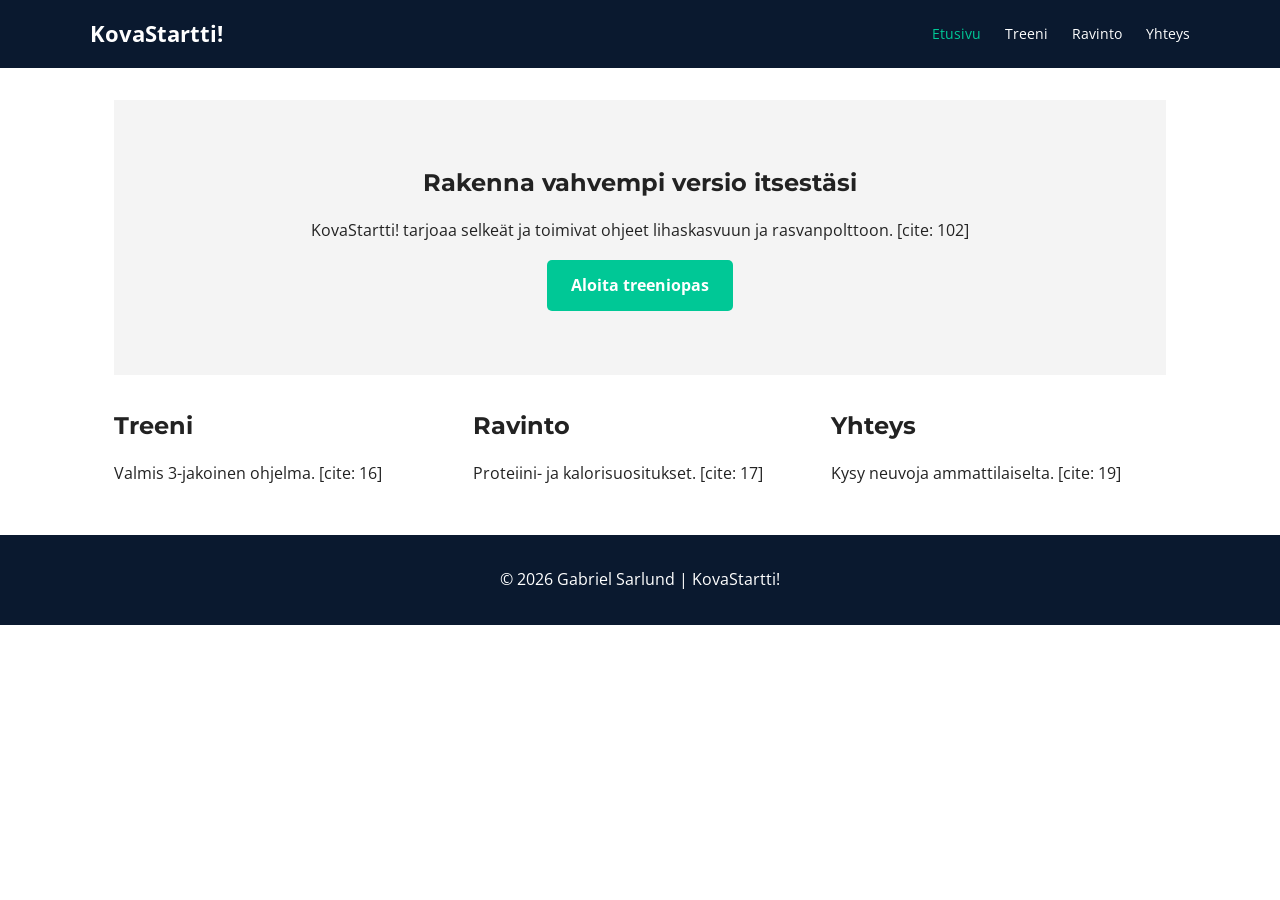
==== index.html @ 922af096 "Add files via upload" ====
<!DOCTYPE html>
<html lang="fi">
<head>
    <meta charset="UTF-8">
    <meta name="viewport" content="width=device-width, initial-scale=1.0">
    <title>KovaStartti! – Rakenna vahvempi versio itsestäsi</title>
    <link rel="stylesheet" href="style.css">
    <link href="https://fonts.googleapis.com/css2?family=Montserrat:wght@700&family=Open+Sans&display=swap" rel="stylesheet">
</head>
<body>
    <header>
        <nav class="navbar">
            <a href="index.html" class="logo">KovaStartti!</a>
            <ul class="nav-links">
                <li><a href="index.html" class="active">Etusivu</a></li>
                <li><a href="treeni.html">Treeni</a></li>
                <li><a href="ravinto.html">Ravinto</a></li>
                <li><a href="yhteys.html">Yhteys</a></li>
            </ul>
        </nav>
    </header>
    <main>
        <section class="hero">
            <h1>Rakenna vahvempi versio itsestäsi</h1>
            <p>KovaStartti! tarjoaa selkeät ja toimivat ohjeet lihaskasvuun ja rasvanpolttoon. [cite: 102]</p>
            <a href="treeni.html" class="cta">Aloita treeniopas</a>
        </section>
        <div class="grid">
            <article class="card"><h2>Treeni</h2><p>Valmis 3-jakoinen ohjelma. [cite: 16]</p></article>
            <article class="card"><h2>Ravinto</h2><p>Proteiini- ja kalorisuositukset. [cite: 17]</p></article>
            <article class="card"><h2>Yhteys</h2><p>Kysy neuvoja ammattilaiselta. [cite: 19]</p></article>
        </div>
    </main>
    <footer><p>&copy; 2026 Gabriel Sarlund | KovaStartti!</p></footer>
</body>
</html>
---- style.css ----
:root {
    --primary: #0A192F;
    --accent: #00C896;
    --text: #222222;
    --bg: #FFFFFF;
}

* { box-sizing: border-box; margin: 0; padding: 0; }

body {
    font-family: 'Open Sans', sans-serif;
    color: var(--text);
    line-height: 1.6;
}

h1, h2 { font-family: 'Montserrat', sans-serif; margin-bottom: 1rem; }

/* Navigaatio */
header { background: var(--primary); padding: 1rem; position: sticky; top: 0; z-index: 100; }
.navbar { display: flex; justify-content: space-between; align-items: center; max-width: 1100px; margin: 0 auto; }
.logo { color: white; text-decoration: none; font-weight: bold; font-size: 1.4rem; }
.nav-links { list-style: none; display: flex; gap: 1.5rem; }
.nav-links a { color: white; text-decoration: none; font-size: 0.9rem; transition: 0.3s; }
.nav-links a:hover, .nav-links a.active { color: var(--accent); }

/* Hero & Sisältö */
.hero { background: #f4f4f4; padding: 4rem 1.5rem; text-align: center; }
.cta { background: var(--accent); color: white; padding: 0.8rem 1.5rem; border-radius: 5px; text-decoration: none; display: inline-block; margin-top: 1rem; font-weight: bold; }
main { max-width: 1100px; margin: 2rem auto; padding: 0 1.5rem; }

/* Kortit etusivulla */
.grid { display: grid; grid-template-columns: 1fr; gap: 1.5rem; margin-top: 2rem; }

/* Lomake */
form { display: flex; flex-direction: column; gap: 1rem; max-width: 500px; }
input, textarea { padding: 0.8rem; border: 1px solid #ccc; border-radius: 4px; width: 100%; }
button { background: var(--accent); color: white; border: none; padding: 1rem; cursor: pointer; border-radius: 4px; font-weight: bold; }

footer { background: var(--primary); color: white; text-align: center; padding: 2rem; margin-top: 3rem; }

/* Responsiivisuus */
@media (min-width: 768px) {
    .grid { grid-template-columns: repeat(3, 1fr); }
}
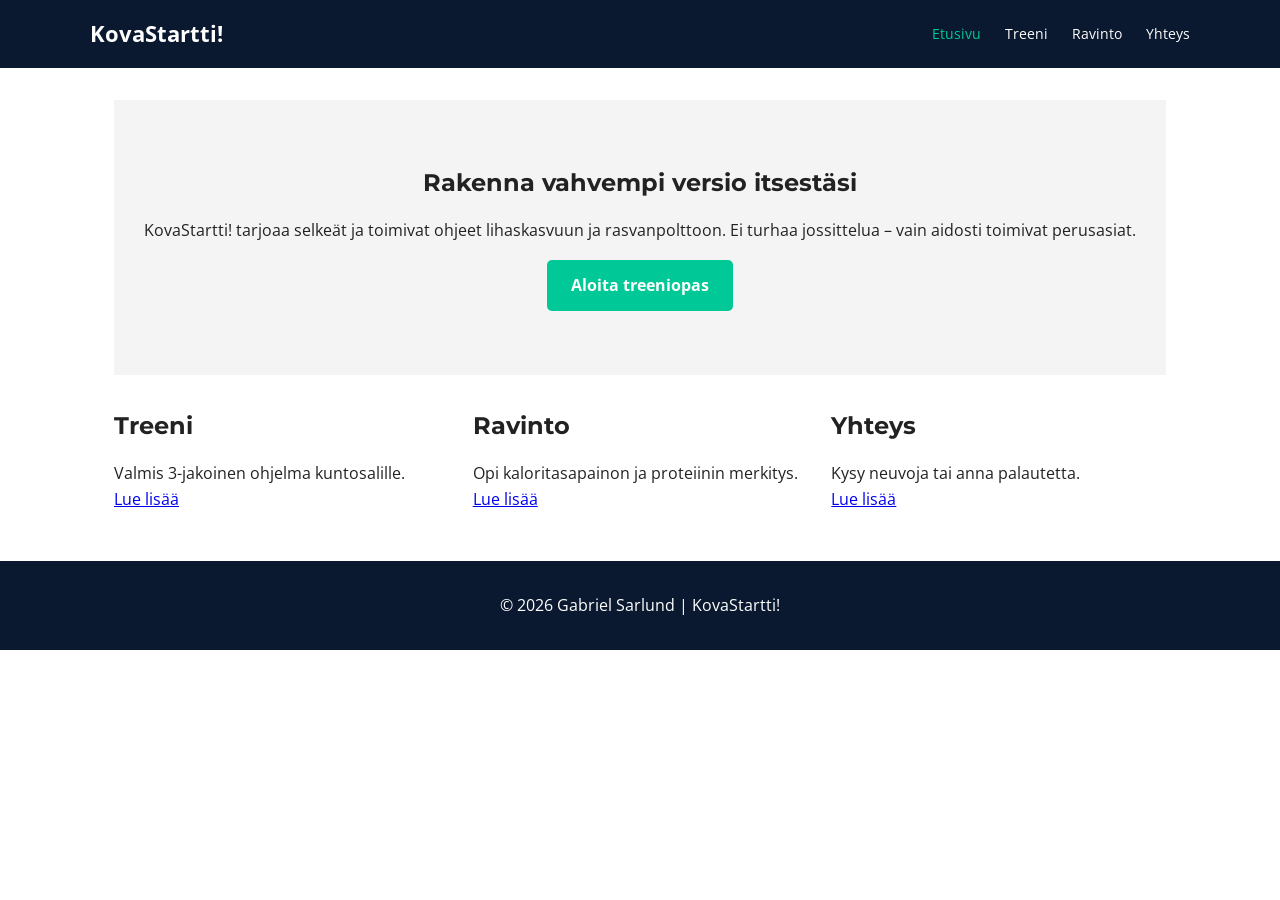
==== commit a6c64cf5: "Update index.html" ====
--- a/index.html
+++ b/index.html
@@ -3,11 +3,13 @@
 <head>
     <meta charset="UTF-8">
     <meta name="viewport" content="width=device-width, initial-scale=1.0">
+    <meta name="description" content="KovaStartti! - Selkeät ohjeet lihaskasvuun ja ravintoon nuorille miehille.">
     <title>KovaStartti! – Rakenna vahvempi versio itsestäsi</title>
     <link rel="stylesheet" href="style.css">
     <link href="https://fonts.googleapis.com/css2?family=Montserrat:wght@700&family=Open+Sans&display=swap" rel="stylesheet">
 </head>
 <body>
+
     <header>
         <nav class="navbar">
             <a href="index.html" class="logo">KovaStartti!</a>
@@ -19,18 +21,36 @@
             </ul>
         </nav>
     </header>
+
     <main>
         <section class="hero">
             <h1>Rakenna vahvempi versio itsestäsi</h1>
-            <p>KovaStartti! tarjoaa selkeät ja toimivat ohjeet lihaskasvuun ja rasvanpolttoon. [cite: 102]</p>
+            <p>KovaStartti! tarjoaa selkeät ja toimivat ohjeet lihaskasvuun ja rasvanpolttoon. Ei turhaa jossittelua – vain aidosti toimivat perusasiat.</p>
             <a href="treeni.html" class="cta">Aloita treeniopas</a>
         </section>
-        <div class="grid">
-            <article class="card"><h2>Treeni</h2><p>Valmis 3-jakoinen ohjelma. [cite: 16]</p></article>
-            <article class="card"><h2>Ravinto</h2><p>Proteiini- ja kalorisuositukset. [cite: 17]</p></article>
-            <article class="card"><h2>Yhteys</h2><p>Kysy neuvoja ammattilaiselta. [cite: 19]</p></article>
-        </div>
+
+        <section class="grid">
+            <article class="card">
+                <h2>Treeni</h2>
+                <p>Valmis 3-jakoinen ohjelma kuntosalille.</p>
+                <a href="treeni.html">Lue lisää</a>
+            </article>
+            <article class="card">
+                <h2>Ravinto</h2>
+                <p>Opi kaloritasapainon ja proteiinin merkitys.</p>
+                <a href="ravinto.html">Lue lisää</a>
+            </article>
+            <article class="card">
+                <h2>Yhteys</h2>
+                <p>Kysy neuvoja tai anna palautetta.</p>
+                <a href="yhteys.html">Lue lisää</a>
+            </article>
+        </section>
     </main>
-    <footer><p>&copy; 2026 Gabriel Sarlund | KovaStartti!</p></footer>
+
+    <footer>
+        <p>&copy; 2026 Gabriel Sarlund | KovaStartti!</p>
+    </footer>
+
 </body>
-</html>+</html>
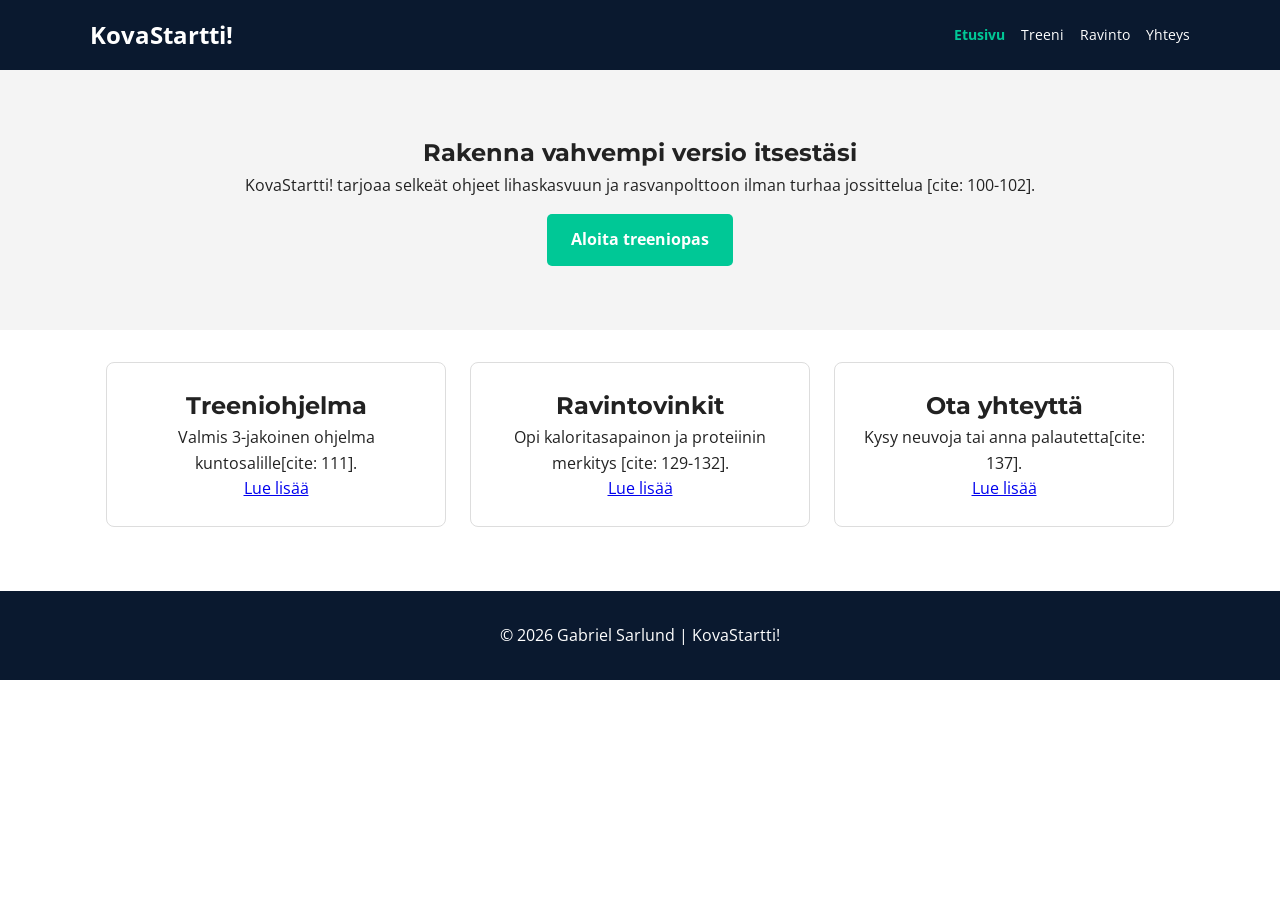
==== commit d2c100d2: "Add files via upload" ====
--- a/index.html
+++ b/index.html
@@ -3,13 +3,12 @@
 <head>
     <meta charset="UTF-8">
     <meta name="viewport" content="width=device-width, initial-scale=1.0">
-    <meta name="description" content="KovaStartti! - Selkeät ohjeet lihaskasvuun ja ravintoon nuorille miehille.">
-    <title>KovaStartti! – Rakenna vahvempi versio itsestäsi</title>
+    <meta name="description" content="KovaStartti! - Aloittelijan opas kuntosaliharjoitteluun ja ravintoon.">
+    <title>Etusivu - KovaStartti!</title>
     <link rel="stylesheet" href="style.css">
     <link href="https://fonts.googleapis.com/css2?family=Montserrat:wght@700&family=Open+Sans&display=swap" rel="stylesheet">
 </head>
 <body>
-
     <header>
         <nav class="navbar">
             <a href="index.html" class="logo">KovaStartti!</a>
@@ -25,25 +24,25 @@
     <main>
         <section class="hero">
             <h1>Rakenna vahvempi versio itsestäsi</h1>
-            <p>KovaStartti! tarjoaa selkeät ja toimivat ohjeet lihaskasvuun ja rasvanpolttoon. Ei turhaa jossittelua – vain aidosti toimivat perusasiat.</p>
+            <p>KovaStartti! tarjoaa selkeät ohjeet lihaskasvuun ja rasvanpolttoon ilman turhaa jossittelua [cite: 100-102].</p>
             <a href="treeni.html" class="cta">Aloita treeniopas</a>
         </section>
 
         <section class="grid">
             <article class="card">
-                <h2>Treeni</h2>
-                <p>Valmis 3-jakoinen ohjelma kuntosalille.</p>
-                <a href="treeni.html">Lue lisää</a>
+                <h2>Treeniohjelma</h2>
+                <p>Valmis 3-jakoinen ohjelma kuntosalille[cite: 111].</p>
+                <a href="treeni.html" class="link-btn">Lue lisää</a>
             </article>
             <article class="card">
-                <h2>Ravinto</h2>
-                <p>Opi kaloritasapainon ja proteiinin merkitys.</p>
-                <a href="ravinto.html">Lue lisää</a>
+                <h2>Ravintovinkit</h2>
+                <p>Opi kaloritasapainon ja proteiinin merkitys [cite: 129-132].</p>
+                <a href="ravinto.html" class="link-btn">Lue lisää</a>
             </article>
             <article class="card">
-                <h2>Yhteys</h2>
-                <p>Kysy neuvoja tai anna palautetta.</p>
-                <a href="yhteys.html">Lue lisää</a>
+                <h2>Ota yhteyttä</h2>
+                <p>Kysy neuvoja tai anna palautetta[cite: 137].</p>
+                <a href="yhteys.html" class="link-btn">Lue lisää</a>
             </article>
         </section>
     </main>
@@ -51,6 +50,5 @@
     <footer>
         <p>&copy; 2026 Gabriel Sarlund | KovaStartti!</p>
     </footer>
-
 </body>
-</html>
+</html>
--- a/style.css
+++ b/style.css
@@ -2,7 +2,7 @@
     --primary: #0A192F;
     --accent: #00C896;
     --text: #222222;
-    --bg: #FFFFFF;
+    --white: #FFFFFF;
 }
 
 * { box-sizing: border-box; margin: 0; padding: 0; }
@@ -13,32 +13,26 @@
     line-height: 1.6;
 }
 
-h1, h2 { font-family: 'Montserrat', sans-serif; margin-bottom: 1rem; }
+h1, h2 { font-family: 'Montserrat', sans-serif; }
 
 /* Navigaatio */
-header { background: var(--primary); padding: 1rem; position: sticky; top: 0; z-index: 100; }
+header { background: var(--primary); padding: 1rem; position: sticky; top: 0; z-index: 1000; }
 .navbar { display: flex; justify-content: space-between; align-items: center; max-width: 1100px; margin: 0 auto; }
-.logo { color: white; text-decoration: none; font-weight: bold; font-size: 1.4rem; }
-.nav-links { list-style: none; display: flex; gap: 1.5rem; }
-.nav-links a { color: white; text-decoration: none; font-size: 0.9rem; transition: 0.3s; }
-.nav-links a:hover, .nav-links a.active { color: var(--accent); }
+.logo { color: var(--white); text-decoration: none; font-weight: bold; font-size: 1.5rem; }
+.nav-links { list-style: none; display: flex; gap: 1rem; }
+.nav-links a { color: var(--white); text-decoration: none; font-size: 0.9rem; }
+.nav-links a.active { color: var(--accent); font-weight: bold; }
 
-/* Hero & Sisältö */
-.hero { background: #f4f4f4; padding: 4rem 1.5rem; text-align: center; }
-.cta { background: var(--accent); color: white; padding: 0.8rem 1.5rem; border-radius: 5px; text-decoration: none; display: inline-block; margin-top: 1rem; font-weight: bold; }
-main { max-width: 1100px; margin: 2rem auto; padding: 0 1.5rem; }
+/* Hero-osio */
+.hero { background: #f4f4f4; padding: 4rem 1rem; text-align: center; }
+.cta { background: var(--accent); color: var(--white); padding: 0.8rem 1.5rem; border-radius: 5px; text-decoration: none; display: inline-block; margin-top: 1rem; font-weight: bold; }
 
-/* Kortit etusivulla */
-.grid { display: grid; grid-template-columns: 1fr; gap: 1.5rem; margin-top: 2rem; }
+/* Kortit ja Responsiivisuus */
+.grid { display: grid; grid-template-columns: 1fr; gap: 1.5rem; padding: 2rem 1rem; max-width: 1100px; margin: 0 auto; }
+.card { border: 1px solid #ddd; padding: 1.5rem; border-radius: 8px; text-align: center; }
 
-/* Lomake */
-form { display: flex; flex-direction: column; gap: 1rem; max-width: 500px; }
-input, textarea { padding: 0.8rem; border: 1px solid #ccc; border-radius: 4px; width: 100%; }
-button { background: var(--accent); color: white; border: none; padding: 1rem; cursor: pointer; border-radius: 4px; font-weight: bold; }
-
-footer { background: var(--primary); color: white; text-align: center; padding: 2rem; margin-top: 3rem; }
-
-/* Responsiivisuus */
 @media (min-width: 768px) {
     .grid { grid-template-columns: repeat(3, 1fr); }
-}+}
+
+footer { background: var(--primary); color: var(--white); text-align: center; padding: 2rem; margin-top: 2rem; }
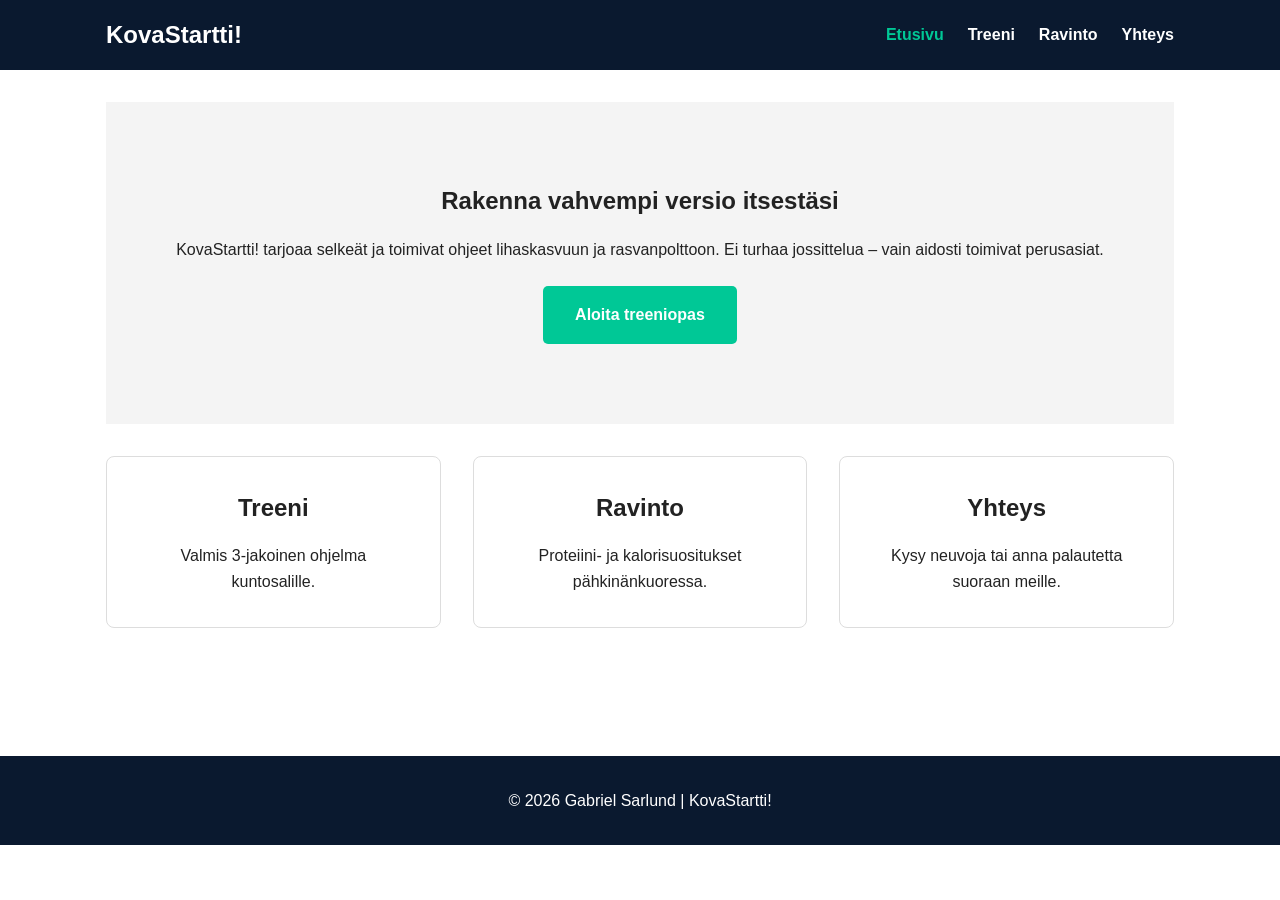
==== commit a41714d0: "Add files via upload Päivitetyt" ====
--- a/index.html
+++ b/index.html
@@ -3,10 +3,9 @@
 <head>
     <meta charset="UTF-8">
     <meta name="viewport" content="width=device-width, initial-scale=1.0">
-    <meta name="description" content="KovaStartti! - Aloittelijan opas kuntosaliharjoitteluun ja ravintoon.">
+    <meta name="description" content="KovaStartti! - Selkeät ohjeet lihaskasvuun ja ravintoon.">
     <title>Etusivu - KovaStartti!</title>
     <link rel="stylesheet" href="style.css">
-    <link href="https://fonts.googleapis.com/css2?family=Montserrat:wght@700&family=Open+Sans&display=swap" rel="stylesheet">
 </head>
 <body>
     <header>
@@ -24,25 +23,22 @@
     <main>
         <section class="hero">
             <h1>Rakenna vahvempi versio itsestäsi</h1>
-            <p>KovaStartti! tarjoaa selkeät ohjeet lihaskasvuun ja rasvanpolttoon ilman turhaa jossittelua [cite: 100-102].</p>
+            <p>KovaStartti! tarjoaa selkeät ja toimivat ohjeet lihaskasvuun ja rasvanpolttoon. Ei turhaa jossittelua – vain aidosti toimivat perusasiat.</p>
             <a href="treeni.html" class="cta">Aloita treeniopas</a>
         </section>
 
         <section class="grid">
             <article class="card">
-                <h2>Treeniohjelma</h2>
-                <p>Valmis 3-jakoinen ohjelma kuntosalille[cite: 111].</p>
-                <a href="treeni.html" class="link-btn">Lue lisää</a>
+                <h2>Treeni</h2>
+                <p>Valmis 3-jakoinen ohjelma kuntosalille.</p>
             </article>
             <article class="card">
-                <h2>Ravintovinkit</h2>
-                <p>Opi kaloritasapainon ja proteiinin merkitys [cite: 129-132].</p>
-                <a href="ravinto.html" class="link-btn">Lue lisää</a>
+                <h2>Ravinto</h2>
+                <p>Proteiini- ja kalorisuositukset pähkinänkuoressa.</p>
             </article>
             <article class="card">
-                <h2>Ota yhteyttä</h2>
-                <p>Kysy neuvoja tai anna palautetta[cite: 137].</p>
-                <a href="yhteys.html" class="link-btn">Lue lisää</a>
+                <h2>Yhteys</h2>
+                <p>Kysy neuvoja tai anna palautetta suoraan meille.</p>
             </article>
         </section>
     </main>
--- a/style.css
+++ b/style.css
@@ -5,7 +5,11 @@
     --white: #FFFFFF;
 }
 
-* { box-sizing: border-box; margin: 0; padding: 0; }
+* {
+    box-sizing: border-box;
+    margin: 0;
+    padding: 0;
+}
 
 body {
     font-family: 'Open Sans', sans-serif;
@@ -13,26 +17,123 @@
     line-height: 1.6;
 }
 
-h1, h2 { font-family: 'Montserrat', sans-serif; }
+h1, h2 {
+    font-family: 'Montserrat', sans-serif;
+    margin-bottom: 1rem;
+}
 
-/* Navigaatio */
-header { background: var(--primary); padding: 1rem; position: sticky; top: 0; z-index: 1000; }
-.navbar { display: flex; justify-content: space-between; align-items: center; max-width: 1100px; margin: 0 auto; }
-.logo { color: var(--white); text-decoration: none; font-weight: bold; font-size: 1.5rem; }
-.nav-links { list-style: none; display: flex; gap: 1rem; }
-.nav-links a { color: var(--white); text-decoration: none; font-size: 0.9rem; }
-.nav-links a.active { color: var(--accent); font-weight: bold; }
+header {
+    background-color: var(--primary);
+    padding: 1rem 0;
+    position: sticky;
+    top: 0;
+    z-index: 1000;
+}
 
-/* Hero-osio */
-.hero { background: #f4f4f4; padding: 4rem 1rem; text-align: center; }
-.cta { background: var(--accent); color: var(--white); padding: 0.8rem 1.5rem; border-radius: 5px; text-decoration: none; display: inline-block; margin-top: 1rem; font-weight: bold; }
+.navbar {
+    display: flex;
+    justify-content: space-between;
+    align-items: center;
+    max-width: 1100px;
+    margin: 0 auto;
+    padding: 0 1rem;
+}
 
-/* Kortit ja Responsiivisuus */
-.grid { display: grid; grid-template-columns: 1fr; gap: 1.5rem; padding: 2rem 1rem; max-width: 1100px; margin: 0 auto; }
-.card { border: 1px solid #ddd; padding: 1.5rem; border-radius: 8px; text-align: center; }
+.logo {
+    color: var(--white);
+    text-decoration: none;
+    font-weight: bold;
+    font-size: 1.5rem;
+}
+
+.nav-links {
+    list-style: none;
+    display: flex;
+    gap: 1.5rem;
+}
+
+.nav-links a {
+    color: var(--white);
+    text-decoration: none;
+    font-weight: 600;
+}
+
+.nav-links a.active {
+    color: var(--accent);
+}
+
+.hero {
+    background-color: #f4f4f4;
+    padding: 5rem 1rem;
+    text-align: center;
+}
+
+.cta {
+    background-color: var(--accent);
+    color: var(--white);
+    padding: 1rem 2rem;
+    text-decoration: none;
+    border-radius: 5px;
+    display: inline-block;
+    margin-top: 1.5rem;
+    font-weight: bold;
+}
+
+main {
+    max-width: 1100px;
+    margin: 0 auto;
+    padding: 2rem 1rem;
+}
+
+.grid {
+    display: grid;
+    grid-template-columns: 1fr;
+    gap: 2rem;
+    padding: 2rem 0;
+}
+
+.card {
+    padding: 2rem;
+    border: 1px solid #ddd;
+    border-radius: 8px;
+    text-align: center;
+}
+
+form {
+    display: flex;
+    flex-direction: column;
+    gap: 1rem;
+    max-width: 500px;
+    margin: 2rem auto;
+}
+
+input, textarea {
+    padding: 0.8rem;
+    border: 1px solid #ccc;
+    border-radius: 4px;
+    width: 100%;
+}
+
+button {
+    background-color: var(--accent);
+    color: white;
+    border: none;
+    padding: 1rem;
+    cursor: pointer;
+    border-radius: 4px;
+    font-weight: bold;
+}
+
+footer {
+    background-color: var(--primary);
+    color: var(--white);
+    text-align: center;
+    padding: 2rem;
+    margin-top: 4rem;
+}
 
 @media (min-width: 768px) {
-    .grid { grid-template-columns: repeat(3, 1fr); }
-}
-
-footer { background: var(--primary); color: var(--white); text-align: center; padding: 2rem; margin-top: 2rem; }+    .grid {
+        grid-template-columns: repeat(3, 1fr);
+    }
+}
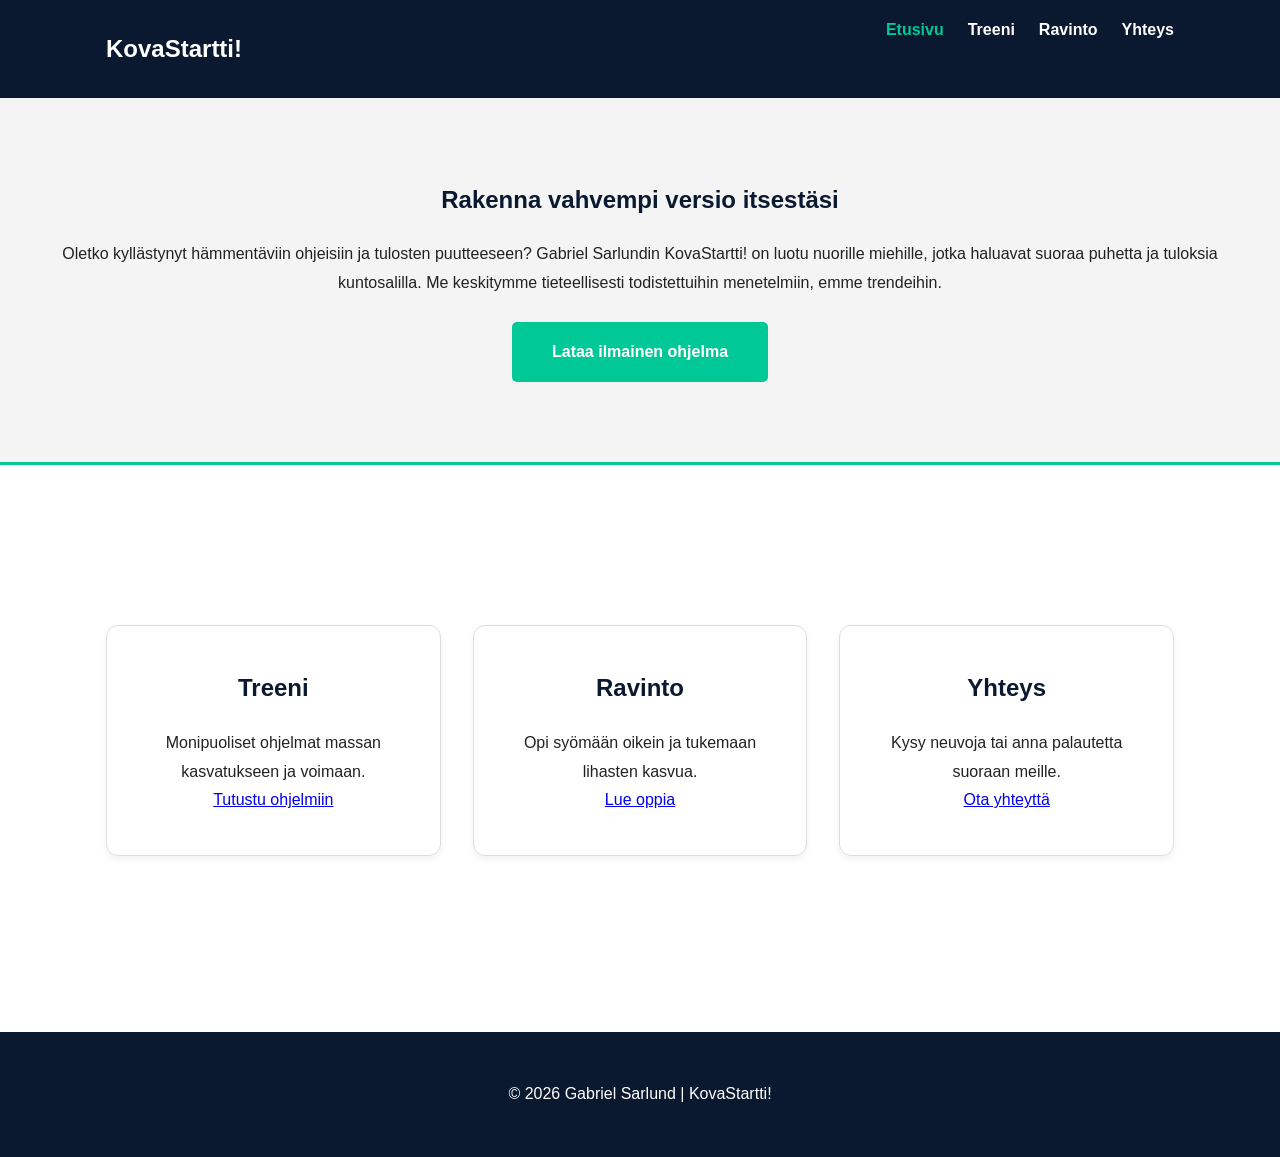
==== commit 4afcc41d: "Update index.html" ====
--- a/index.html
+++ b/index.html
@@ -3,7 +3,7 @@
 <head>
     <meta charset="UTF-8">
     <meta name="viewport" content="width=device-width, initial-scale=1.0">
-    <meta name="description" content="KovaStartti! - Selkeät ohjeet lihaskasvuun ja ravintoon.">
+    <meta name="description" content="KovaStartti! - Gabriel Sarlundin opas lihaskasvuun.">
     <title>Etusivu - KovaStartti!</title>
     <link rel="stylesheet" href="style.css">
 </head>
@@ -19,32 +19,30 @@
             </ul>
         </nav>
     </header>
-
+    <section class="hero">
+        <h1>Rakenna vahvempi versio itsestäsi</h1>
+        <p>Oletko kyllästynyt hämmentäviin ohjeisiin ja tulosten puutteeseen? Gabriel Sarlundin KovaStartti! on luotu nuorille miehille, jotka haluavat suoraa puhetta ja tuloksia kuntosalilla. Me keskitymme tieteellisesti todistettuihin menetelmiin, emme trendeihin.</p>
+        <a href="treeni.html" class="cta">Lataa ilmainen ohjelma</a>
+    </section>
     <main>
-        <section class="hero">
-            <h1>Rakenna vahvempi versio itsestäsi</h1>
-            <p>KovaStartti! tarjoaa selkeät ja toimivat ohjeet lihaskasvuun ja rasvanpolttoon. Ei turhaa jossittelua – vain aidosti toimivat perusasiat.</p>
-            <a href="treeni.html" class="cta">Aloita treeniopas</a>
-        </section>
-
-        <section class="grid">
+        <div class="grid">
             <article class="card">
                 <h2>Treeni</h2>
-                <p>Valmis 3-jakoinen ohjelma kuntosalille.</p>
+                <p>Monipuoliset ohjelmat massan kasvatukseen ja voimaan.</p>
+                <a href="treeni.html">Tutustu ohjelmiin</a>
             </article>
             <article class="card">
                 <h2>Ravinto</h2>
-                <p>Proteiini- ja kalorisuositukset pähkinänkuoressa.</p>
+                <p>Opi syömään oikein ja tukemaan lihasten kasvua.</p>
+                <a href="ravinto.html">Lue oppia</a>
             </article>
             <article class="card">
                 <h2>Yhteys</h2>
                 <p>Kysy neuvoja tai anna palautetta suoraan meille.</p>
+                <a href="yhteys.html">Ota yhteyttä</a>
             </article>
-        </section>
+        </div>
     </main>
-
-    <footer>
-        <p>&copy; 2026 Gabriel Sarlund | KovaStartti!</p>
-    </footer>
+    <footer><p>&copy; 2026 Gabriel Sarlund | KovaStartti!</p></footer>
 </body>
-</html>+</html>
--- a/style.css
+++ b/style.css
@@ -5,135 +5,42 @@
     --white: #FFFFFF;
 }
 
-* {
-    box-sizing: border-box;
-    margin: 0;
-    padding: 0;
-}
+* { box-sizing: border-box; margin: 0; padding: 0; }
 
 body {
     font-family: 'Open Sans', sans-serif;
     color: var(--text);
-    line-height: 1.6;
+    line-height: 1.8;
 }
 
-h1, h2 {
-    font-family: 'Montserrat', sans-serif;
-    margin-bottom: 1rem;
-}
+h1, h2, h3 { font-family: 'Montserrat', sans-serif; margin-bottom: 1.2rem; color: var(--primary); }
 
-header {
-    background-color: var(--primary);
-    padding: 1rem 0;
-    position: sticky;
-    top: 0;
-    z-index: 1000;
-}
+header { background-color: var(--primary); padding: 1rem 0; position: sticky; top: 0; z-index: 1000; }
+.navbar { display: flex; justify-content: space-between; align-items: center; max-width: 1100px; margin: 0 auto; padding: 0 1rem; }
+.logo { color: var(--white); text-decoration: none; font-weight: bold; font-size: 1.5rem; }
+.nav-links { list-style: none; display: flex; gap: 1.5rem; }
+.nav-links a { color: var(--white); text-decoration: none; font-weight: 600; }
+.nav-links a.active { color: var(--accent); }
 
-.navbar {
-    display: flex;
-    justify-content: space-between;
-    align-items: center;
-    max-width: 1100px;
-    margin: 0 auto;
-    padding: 0 1rem;
-}
+main { max-width: 1100px; margin: 0 auto; padding: 3rem 1rem; }
 
-.logo {
-    color: var(--white);
-    text-decoration: none;
-    font-weight: bold;
-    font-size: 1.5rem;
-}
+.hero { background-color: #f4f4f4; padding: 5rem 1.5rem; text-align: center; border-bottom: 3px solid var(--accent); }
+.cta { background-color: var(--accent); color: var(--white); padding: 1rem 2.5rem; text-decoration: none; border-radius: 5px; display: inline-block; margin-top: 1.5rem; font-weight: bold; transition: transform 0.2s; }
+.cta:hover { transform: scale(1.05); }
 
-.nav-links {
-    list-style: none;
-    display: flex;
-    gap: 1.5rem;
-}
+.grid { display: grid; grid-template-columns: 1fr; gap: 2rem; margin: 3rem 0; }
+.card { padding: 2.5rem; border: 1px solid #ddd; border-radius: 12px; text-align: center; box-shadow: 0 4px 6px rgba(0,0,0,0.05); }
 
-.nav-links a {
-    color: var(--white);
-    text-decoration: none;
-    font-weight: 600;
-}
+section { margin-bottom: 4rem; }
+ul, ol { margin-left: 25px; margin-bottom: 1.5rem; }
+li { margin-bottom: 0.8rem; }
 
-.nav-links a.active {
-    color: var(--accent);
-}
+form { display: flex; flex-direction: column; gap: 1.2rem; max-width: 600px; margin: 2rem auto; }
+input, textarea { padding: 1rem; border: 1px solid #ccc; border-radius: 6px; font-size: 1rem; }
+button { background-color: var(--accent); color: white; border: none; padding: 1.2rem; cursor: pointer; border-radius: 6px; font-weight: bold; font-size: 1.1rem; }
 
-.hero {
-    background-color: #f4f4f4;
-    padding: 5rem 1rem;
-    text-align: center;
-}
-
-.cta {
-    background-color: var(--accent);
-    color: var(--white);
-    padding: 1rem 2rem;
-    text-decoration: none;
-    border-radius: 5px;
-    display: inline-block;
-    margin-top: 1.5rem;
-    font-weight: bold;
-}
-
-main {
-    max-width: 1100px;
-    margin: 0 auto;
-    padding: 2rem 1rem;
-}
-
-.grid {
-    display: grid;
-    grid-template-columns: 1fr;
-    gap: 2rem;
-    padding: 2rem 0;
-}
-
-.card {
-    padding: 2rem;
-    border: 1px solid #ddd;
-    border-radius: 8px;
-    text-align: center;
-}
-
-form {
-    display: flex;
-    flex-direction: column;
-    gap: 1rem;
-    max-width: 500px;
-    margin: 2rem auto;
-}
-
-input, textarea {
-    padding: 0.8rem;
-    border: 1px solid #ccc;
-    border-radius: 4px;
-    width: 100%;
-}
-
-button {
-    background-color: var(--accent);
-    color: white;
-    border: none;
-    padding: 1rem;
-    cursor: pointer;
-    border-radius: 4px;
-    font-weight: bold;
-}
-
-footer {
-    background-color: var(--primary);
-    color: var(--white);
-    text-align: center;
-    padding: 2rem;
-    margin-top: 4rem;
-}
+footer { background-color: var(--primary); color: var(--white); text-align: center; padding: 3rem; margin-top: 5rem; }
 
 @media (min-width: 768px) {
-    .grid {
-        grid-template-columns: repeat(3, 1fr);
-    }
-}+    .grid { grid-template-columns: repeat(3, 1fr); }
+}
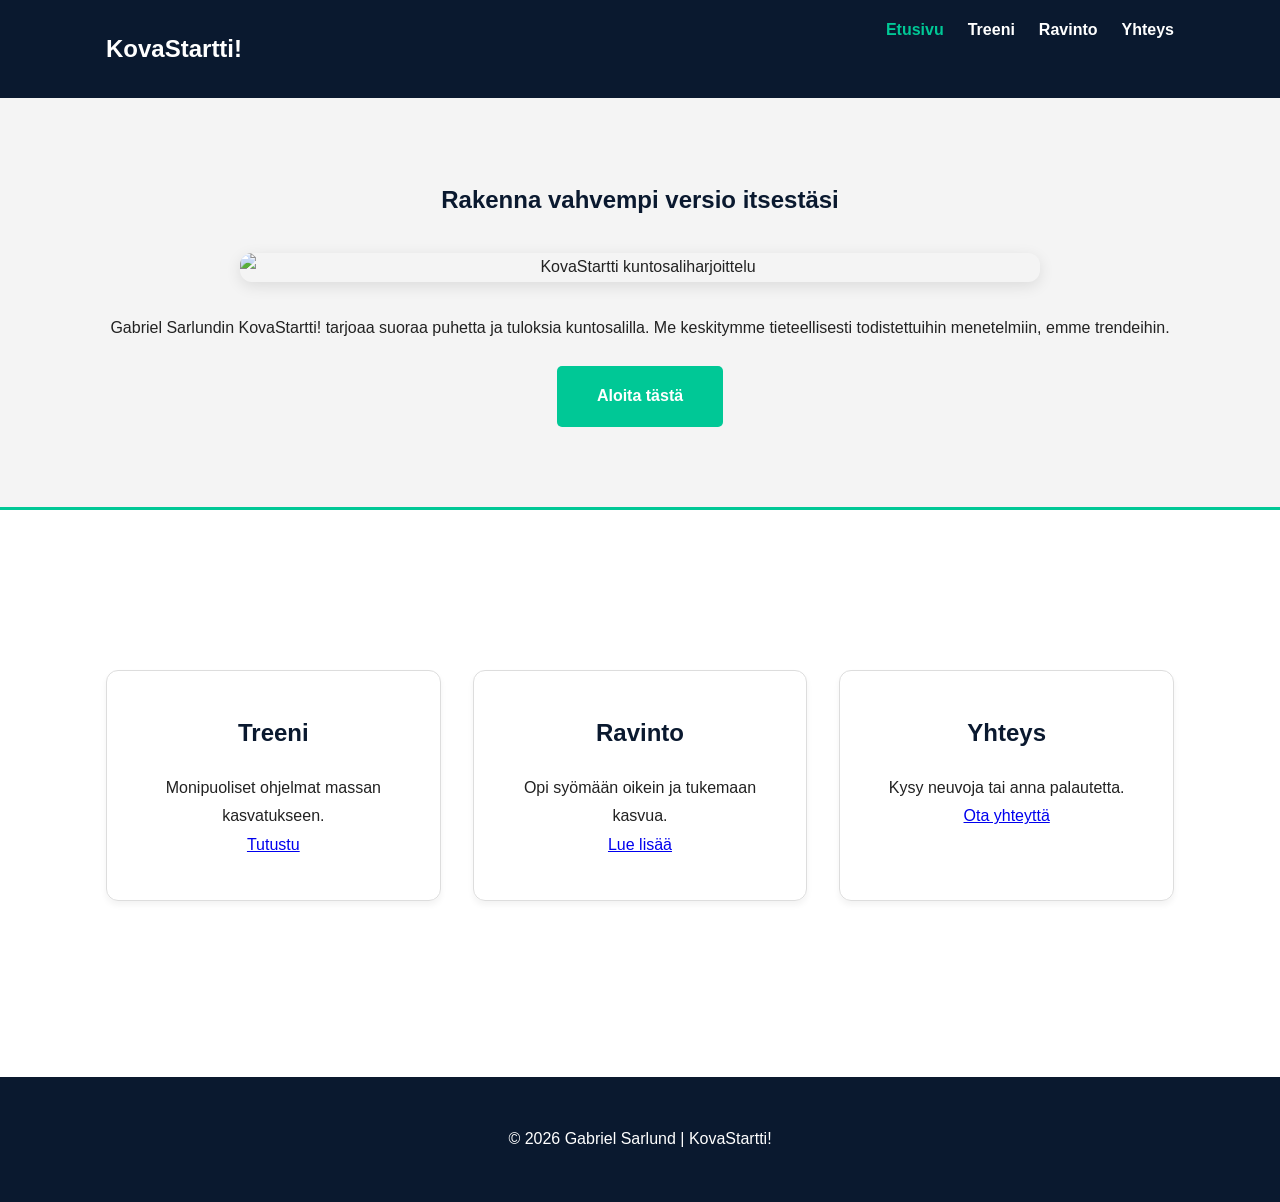
==== commit 2f23d366: "Update index.html" ====
--- a/index.html
+++ b/index.html
@@ -3,7 +3,7 @@
 <head>
     <meta charset="UTF-8">
     <meta name="viewport" content="width=device-width, initial-scale=1.0">
-    <meta name="description" content="KovaStartti! - Gabriel Sarlundin opas lihaskasvuun.">
+    <meta name="description" content="KovaStartti! - Gabriel Sarlundin opas lihaskasvuun ja treeniin.">
     <title>Etusivu - KovaStartti!</title>
     <link rel="stylesheet" href="style.css">
 </head>
@@ -21,24 +21,25 @@
     </header>
     <section class="hero">
         <h1>Rakenna vahvempi versio itsestäsi</h1>
-        <p>Oletko kyllästynyt hämmentäviin ohjeisiin ja tulosten puutteeseen? Gabriel Sarlundin KovaStartti! on luotu nuorille miehille, jotka haluavat suoraa puhetta ja tuloksia kuntosalilla. Me keskitymme tieteellisesti todistettuihin menetelmiin, emme trendeihin.</p>
-        <a href="treeni.html" class="cta">Lataa ilmainen ohjelma</a>
+        <img src="etusivu.jpg" alt="KovaStartti kuntosaliharjoittelu" class="hero-img">
+        <p>Gabriel Sarlundin KovaStartti! tarjoaa suoraa puhetta ja tuloksia kuntosalilla. Me keskitymme tieteellisesti todistettuihin menetelmiin, emme trendeihin.</p>
+        <a href="treeni.html" class="cta">Aloita tästä</a>
     </section>
     <main>
         <div class="grid">
             <article class="card">
                 <h2>Treeni</h2>
-                <p>Monipuoliset ohjelmat massan kasvatukseen ja voimaan.</p>
-                <a href="treeni.html">Tutustu ohjelmiin</a>
+                <p>Monipuoliset ohjelmat massan kasvatukseen.</p>
+                <a href="treeni.html">Tutustu</a>
             </article>
             <article class="card">
                 <h2>Ravinto</h2>
-                <p>Opi syömään oikein ja tukemaan lihasten kasvua.</p>
-                <a href="ravinto.html">Lue oppia</a>
+                <p>Opi syömään oikein ja tukemaan kasvua.</p>
+                <a href="ravinto.html">Lue lisää</a>
             </article>
             <article class="card">
                 <h2>Yhteys</h2>
-                <p>Kysy neuvoja tai anna palautetta suoraan meille.</p>
+                <p>Kysy neuvoja tai anna palautetta.</p>
                 <a href="yhteys.html">Ota yhteyttä</a>
             </article>
         </div>
--- a/style.css
+++ b/style.css
@@ -5,7 +5,11 @@
     --white: #FFFFFF;
 }
 
-* { box-sizing: border-box; margin: 0; padding: 0; }
+* { 
+    box-sizing: border-box; 
+    margin: 0; 
+    padding: 0; 
+}
 
 body {
     font-family: 'Open Sans', sans-serif;
@@ -13,34 +17,162 @@
     line-height: 1.8;
 }
 
-h1, h2, h3 { font-family: 'Montserrat', sans-serif; margin-bottom: 1.2rem; color: var(--primary); }
+h1, h2, h3 { 
+    font-family: 'Montserrat', sans-serif; 
+    margin-bottom: 1.2rem; 
+    color: var(--primary); 
+}
 
-header { background-color: var(--primary); padding: 1rem 0; position: sticky; top: 0; z-index: 1000; }
-.navbar { display: flex; justify-content: space-between; align-items: center; max-width: 1100px; margin: 0 auto; padding: 0 1rem; }
-.logo { color: var(--white); text-decoration: none; font-weight: bold; font-size: 1.5rem; }
-.nav-links { list-style: none; display: flex; gap: 1.5rem; }
-.nav-links a { color: var(--white); text-decoration: none; font-weight: 600; }
-.nav-links a.active { color: var(--accent); }
+header { 
+    background-color: var(--primary); 
+    padding: 1rem 0; 
+    position: sticky; 
+    top: 0; 
+    z-index: 1000; 
+}
 
-main { max-width: 1100px; margin: 0 auto; padding: 3rem 1rem; }
+.navbar { 
+    display: flex; 
+    justify-content: space-between; 
+    align-items: center; 
+    max-width: 1100px; 
+    margin: 0 auto; 
+    padding: 0 1rem; 
+}
 
-.hero { background-color: #f4f4f4; padding: 5rem 1.5rem; text-align: center; border-bottom: 3px solid var(--accent); }
-.cta { background-color: var(--accent); color: var(--white); padding: 1rem 2.5rem; text-decoration: none; border-radius: 5px; display: inline-block; margin-top: 1.5rem; font-weight: bold; transition: transform 0.2s; }
-.cta:hover { transform: scale(1.05); }
+.logo { 
+    color: var(--white); 
+    text-decoration: none; 
+    font-weight: bold; 
+    font-size: 1.5rem; 
+}
 
-.grid { display: grid; grid-template-columns: 1fr; gap: 2rem; margin: 3rem 0; }
-.card { padding: 2.5rem; border: 1px solid #ddd; border-radius: 12px; text-align: center; box-shadow: 0 4px 6px rgba(0,0,0,0.05); }
+.nav-links { 
+    list-style: none; 
+    display: flex; 
+    gap: 1.5rem; 
+}
 
-section { margin-bottom: 4rem; }
-ul, ol { margin-left: 25px; margin-bottom: 1.5rem; }
-li { margin-bottom: 0.8rem; }
+.nav-links a { 
+    color: var(--white); 
+    text-decoration: none; 
+    font-weight: 600; 
+}
 
-form { display: flex; flex-direction: column; gap: 1.2rem; max-width: 600px; margin: 2rem auto; }
-input, textarea { padding: 1rem; border: 1px solid #ccc; border-radius: 6px; font-size: 1rem; }
-button { background-color: var(--accent); color: white; border: none; padding: 1.2rem; cursor: pointer; border-radius: 6px; font-weight: bold; font-size: 1.1rem; }
+.nav-links a.active { 
+    color: var(--accent); 
+}
 
-footer { background-color: var(--primary); color: var(--white); text-align: center; padding: 3rem; margin-top: 5rem; }
+main { 
+    max-width: 1100px; 
+    margin: 0 auto; 
+    padding: 3rem 1rem; 
+}
+
+img {
+    max-width: 100%;
+    height: auto;
+    border-radius: 12px;
+    display: block;
+    margin: 2rem auto;
+    box-shadow: 0 4px 15px rgba(0,0,0,0.1);
+}
+
+.hero-img { 
+    width: 800px; 
+}
+
+.content-img { 
+    width: 600px; 
+}
+
+.hero { 
+    background-color: #f4f4f4; 
+    padding: 5rem 1.5rem; 
+    text-align: center; 
+    border-bottom: 3px solid var(--accent); 
+}
+
+.cta { 
+    background-color: var(--accent); 
+    color: var(--white); 
+    padding: 1rem 2.5rem; 
+    text-decoration: none; 
+    border-radius: 5px; 
+    display: inline-block; 
+    margin-top: 1.5rem; 
+    font-weight: bold; 
+    transition: transform 0.2s; 
+}
+
+.cta:hover { 
+    transform: scale(1.05); 
+}
+
+.grid { 
+    display: grid; 
+    grid-template-columns: 1fr; 
+    gap: 2rem; 
+    margin: 3rem 0; 
+}
+
+.card { 
+    padding: 2.5rem; 
+    border: 1px solid #ddd; 
+    border-radius: 12px; 
+    text-align: center; 
+    box-shadow: 0 4px 6px rgba(0,0,0,0.05); 
+}
+
+section { 
+    margin-bottom: 4rem; 
+}
+
+ul, ol { 
+    margin-left: 25px; 
+    margin-bottom: 1.5rem; 
+}
+
+li { 
+    margin-bottom: 0.8rem; 
+}
+
+form { 
+    display: flex; 
+    flex-direction: column; 
+    gap: 1.2rem; 
+    max-width: 600px; 
+    margin: 2rem auto; 
+}
+
+input, textarea { 
+    padding: 1rem; 
+    border: 1px solid #ccc; 
+    border-radius: 6px; 
+    font-size: 1rem; 
+}
+
+button { 
+    background-color: var(--accent); 
+    color: white; 
+    border: none; 
+    padding: 1.2rem; 
+    cursor: pointer; 
+    border-radius: 6px; 
+    font-weight: bold; 
+    font-size: 1.1rem; 
+}
+
+footer { 
+    background-color: var(--primary); 
+    color: var(--white); 
+    text-align: center; 
+    padding: 3rem; 
+    margin-top: 5rem; 
+}
 
 @media (min-width: 768px) {
-    .grid { grid-template-columns: repeat(3, 1fr); }
+    .grid { 
+        grid-template-columns: repeat(3, 1fr); 
+    }
 }
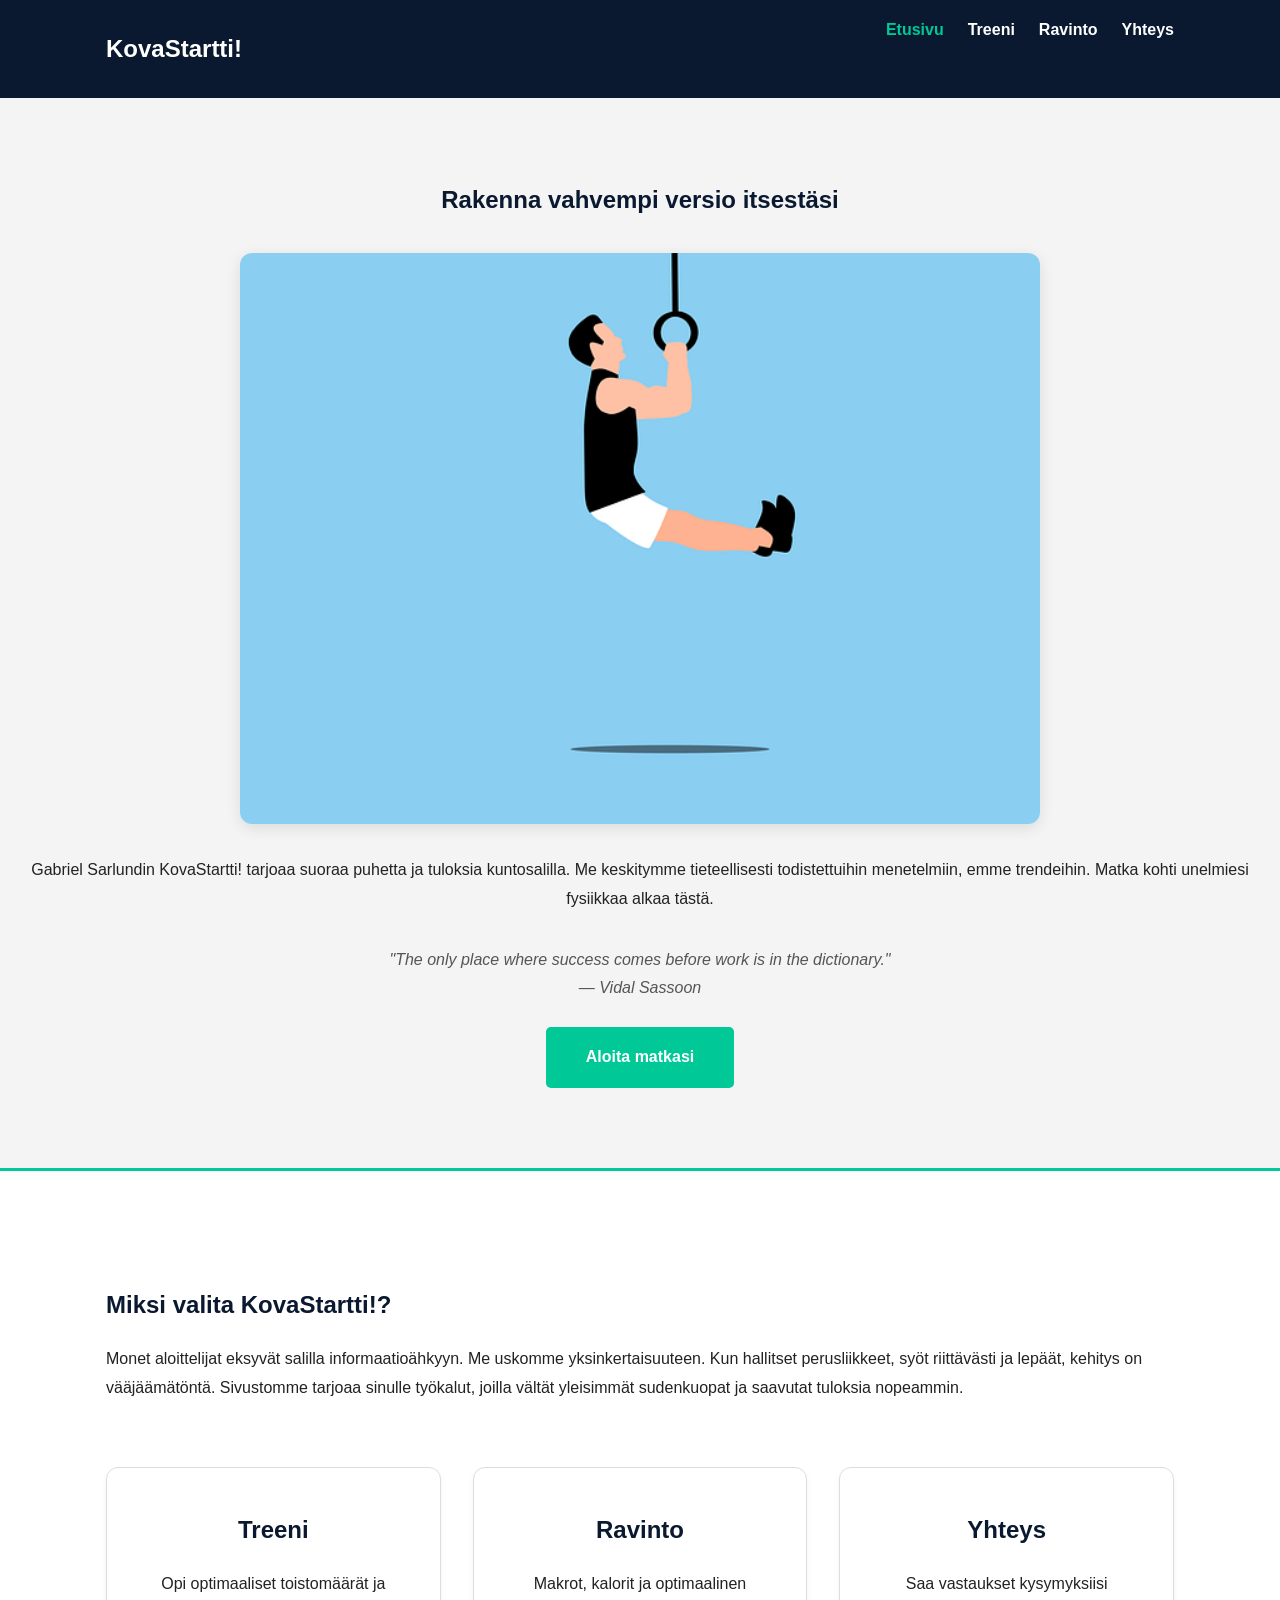
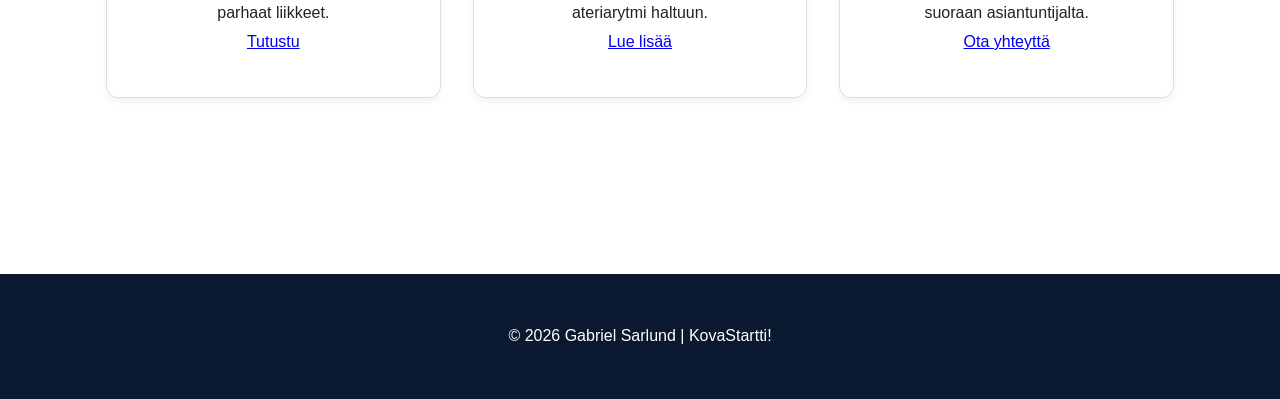
==== commit 55350568: "Update index.html" ====
--- a/index.html
+++ b/index.html
@@ -21,25 +21,35 @@
     </header>
     <section class="hero">
         <h1>Rakenna vahvempi versio itsestäsi</h1>
-        <img src="etusivu.jpg" alt="KovaStartti kuntosaliharjoittelu" class="hero-img">
-        <p>Gabriel Sarlundin KovaStartti! tarjoaa suoraa puhetta ja tuloksia kuntosalilla. Me keskitymme tieteellisesti todistettuihin menetelmiin, emme trendeihin.</p>
-        <a href="treeni.html" class="cta">Aloita tästä</a>
+        <img src="etusivu.jpg" alt="Flat design kuntosaliharjoittelija" class="hero-img">
+        <p>Gabriel Sarlundin KovaStartti! tarjoaa suoraa puhetta ja tuloksia kuntosalilla. Me keskitymme tieteellisesti todistettuihin menetelmiin, emme trendeihin. Matka kohti unelmiesi fysiikkaa alkaa tästä.</p>
+        
+        <blockquote style="margin-top: 2rem; font-style: italic; color: #555;">
+            "The only place where success comes before work is in the dictionary." <br>— Vidal Sassoon
+        </blockquote>
+        
+        <a href="treeni.html" class="cta">Aloita matkasi</a>
     </section>
     <main>
+        <section>
+            <h2>Miksi valita KovaStartti!?</h2>
+            <p>Monet aloittelijat eksyvät salilla informaatioähkyyn. Me uskomme yksinkertaisuuteen. Kun hallitset perusliikkeet, syöt riittävästi ja lepäät, kehitys on vääjäämätöntä. Sivustomme tarjoaa sinulle työkalut, joilla vältät yleisimmät sudenkuopat ja saavutat tuloksia nopeammin.</p>
+        </section>
+        
         <div class="grid">
             <article class="card">
                 <h2>Treeni</h2>
-                <p>Monipuoliset ohjelmat massan kasvatukseen.</p>
+                <p>Opi optimaaliset toistomäärät ja parhaat liikkeet.</p>
                 <a href="treeni.html">Tutustu</a>
             </article>
             <article class="card">
                 <h2>Ravinto</h2>
-                <p>Opi syömään oikein ja tukemaan kasvua.</p>
+                <p>Makrot, kalorit ja optimaalinen ateriarytmi haltuun.</p>
                 <a href="ravinto.html">Lue lisää</a>
             </article>
             <article class="card">
                 <h2>Yhteys</h2>
-                <p>Kysy neuvoja tai anna palautetta.</p>
+                <p>Saa vastaukset kysymyksiisi suoraan asiantuntijalta.</p>
                 <a href="yhteys.html">Ota yhteyttä</a>
             </article>
         </div>
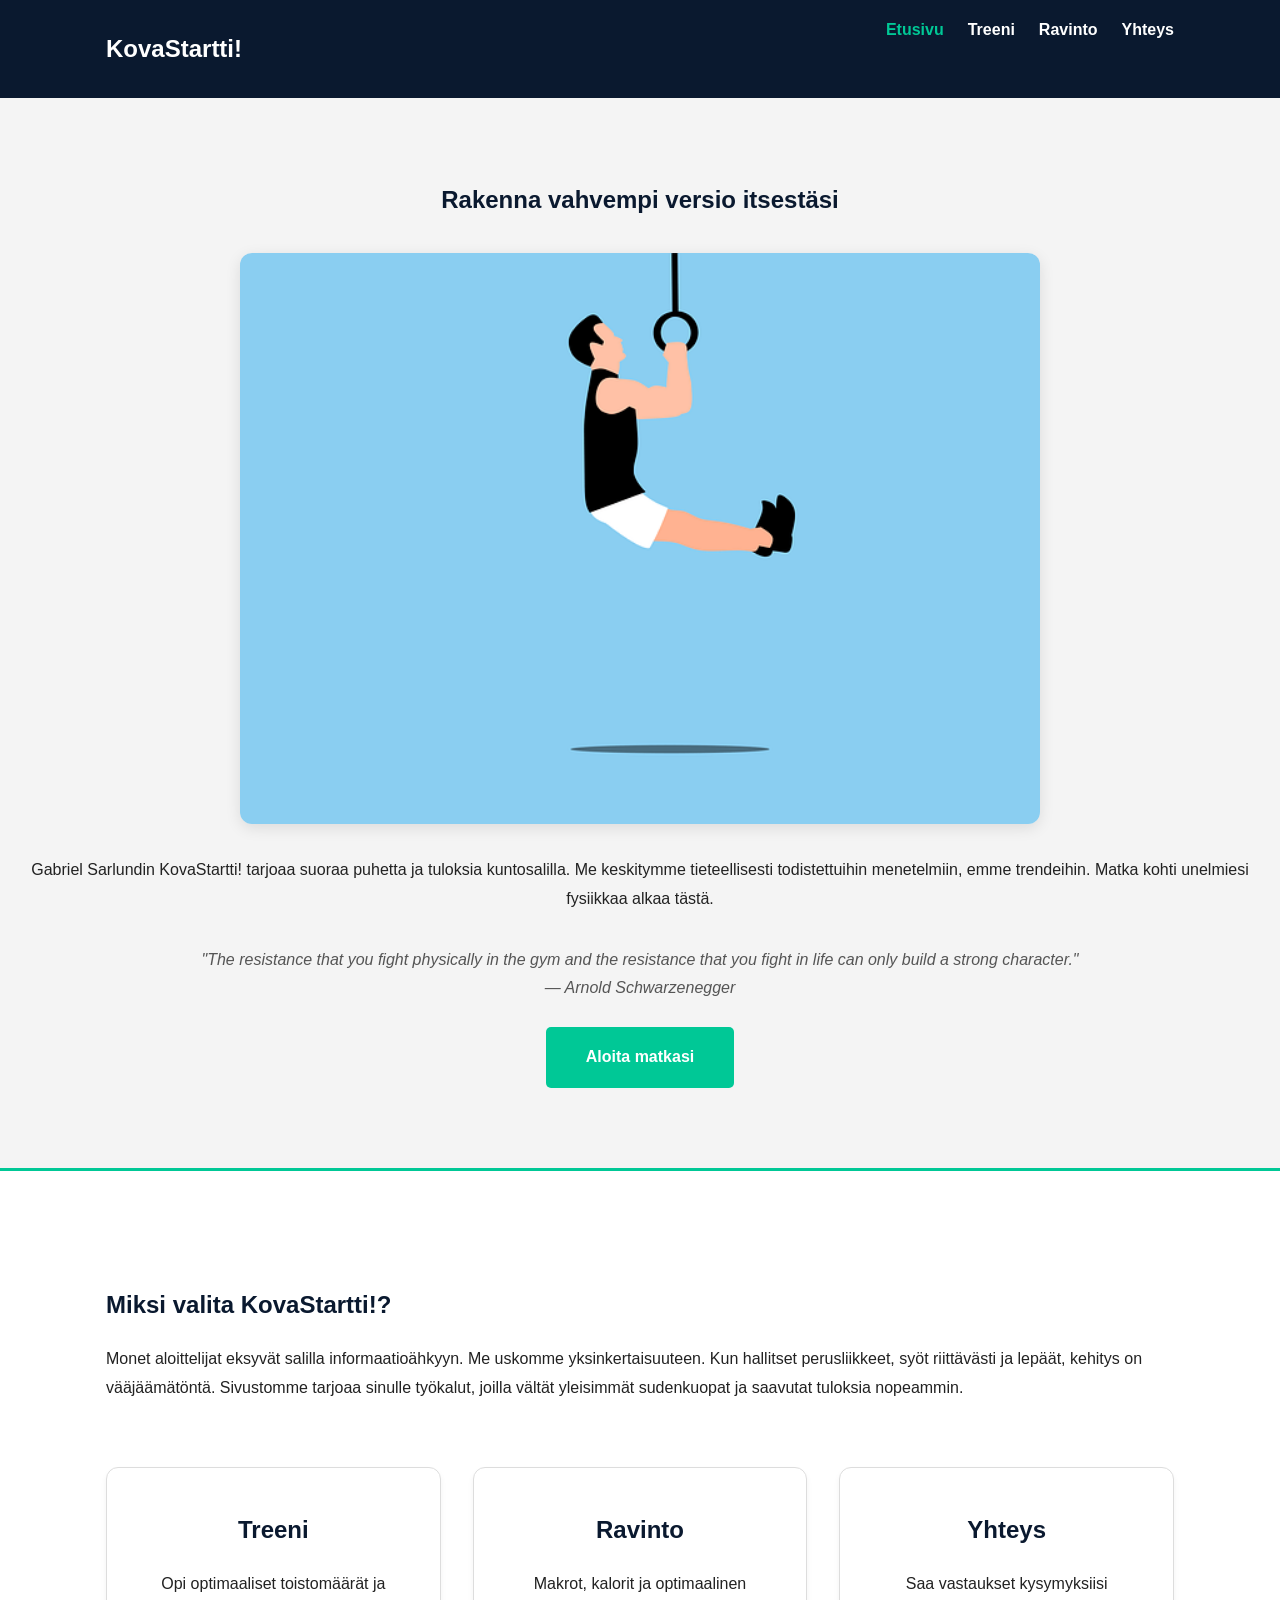
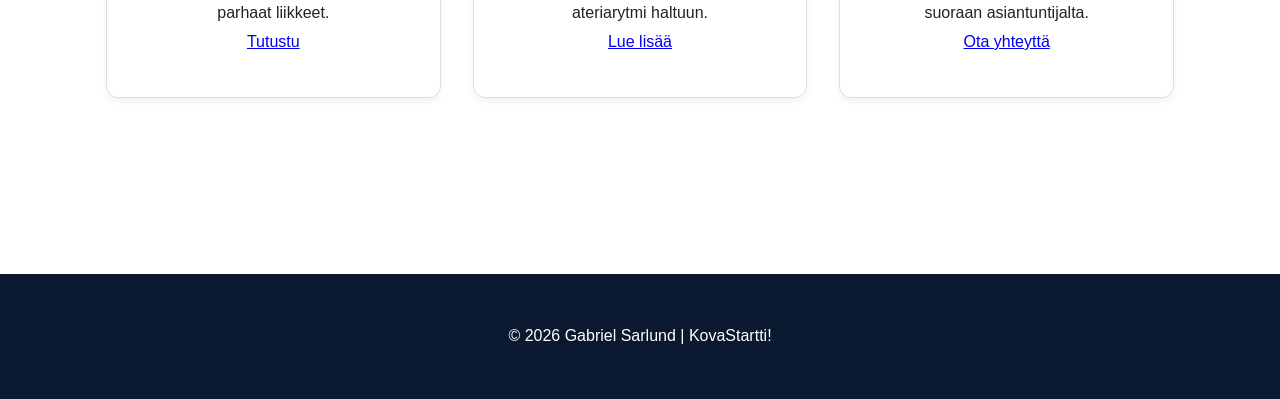
==== commit 7ef14c5f: "Update index.html" ====
--- a/index.html
+++ b/index.html
@@ -25,7 +25,7 @@
         <p>Gabriel Sarlundin KovaStartti! tarjoaa suoraa puhetta ja tuloksia kuntosalilla. Me keskitymme tieteellisesti todistettuihin menetelmiin, emme trendeihin. Matka kohti unelmiesi fysiikkaa alkaa tästä.</p>
         
         <blockquote style="margin-top: 2rem; font-style: italic; color: #555;">
-            "The only place where success comes before work is in the dictionary." <br>— Vidal Sassoon
+            "The resistance that you fight physically in the gym and the resistance that you fight in life can only build a strong character." <br>— Arnold Schwarzenegger
         </blockquote>
         
         <a href="treeni.html" class="cta">Aloita matkasi</a>
@@ -57,3 +57,4 @@
     <footer><p>&copy; 2026 Gabriel Sarlund | KovaStartti!</p></footer>
 </body>
 </html>
+
